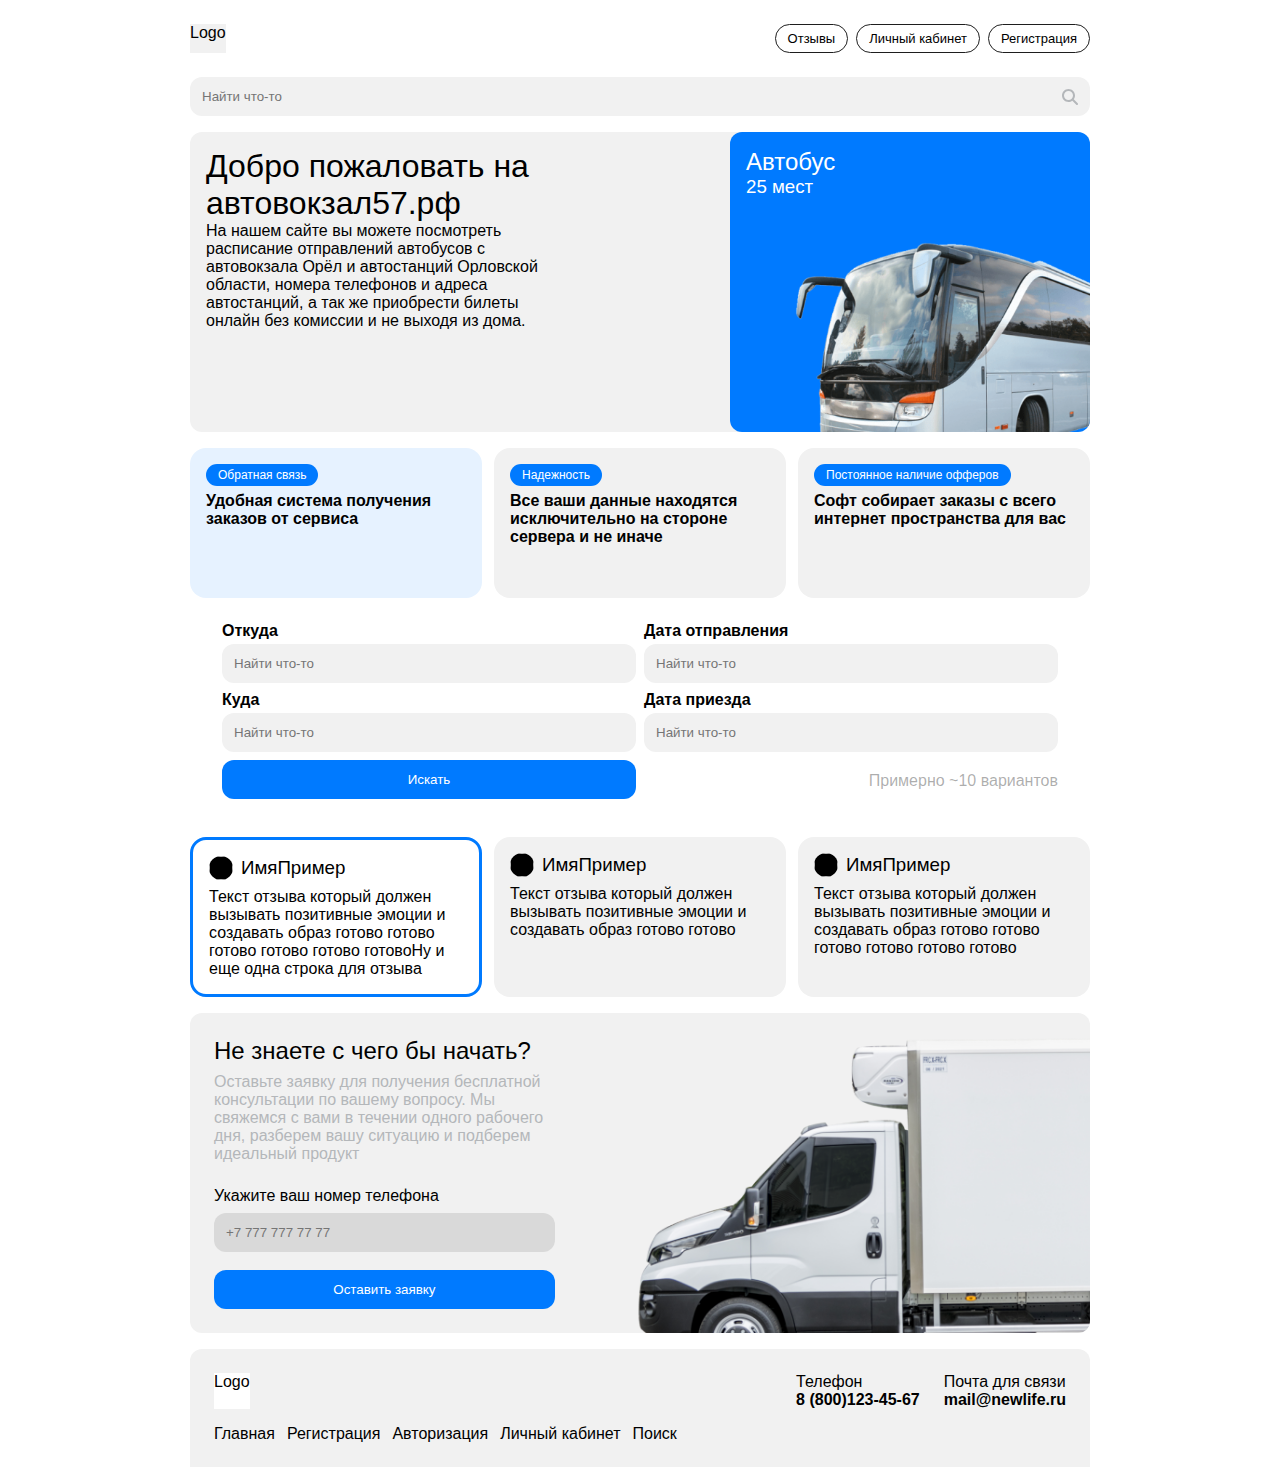
==== index.html @ 58fe55c3 "Init" ====
<!DOCTYPE html>
<html lang="en">
<head>
    <meta charset="UTF-8">
    <meta name="viewport" content="width=device-width, initial-scale=1.0">
    <title>Главная</title>
    <link rel="stylesheet" href="/assets/styles.css">
</head>
<body>
    <div class="wrapper">
        <!--шапка-->
        <header>
            <div class="header">
                <div class="header__logo">
                    Logo
                </div>
                <nav class="header__nav">
                    <div class="header__item">
                        Отзывы
                    </div>
                    <div class="header__item">
                        Личный кабинет
                    </div>
                    <div class="header__item">
                        Регистрация
                    </div>
                </nav>
                <div class="header__nav-mobile">
                    <img class="header__burger" src="public/icons/burger.svg">
                </div>
            </div>
            <div class="search">
                <input class="search__input" type="text" placeholder="Найти что-то">
                <button class="search__button" type="submit">
                    <img class="search__img" src="public/icons/search.svg">
                </button>
            </div>
        </header>

        <main>
            <div class="hero">
                <div class="hero__text">
                    <h1>Добро пожаловать на автовокзал57.рф</h1>
                    <p>На нашем сайте вы можете посмотреть расписание отправлений автобусов с автовокзала Орёл и автостанций Орловской области, номера телефонов и адреса автостанций, а так же приобрести билеты онлайн без комиссии и не выходя из дома.                    </p>
                </div>
                <!--слайдер -->
                <div class="slider">
                    <div class="slider__item">
                        <div class="slider__desc">
                            <h2>Автобус</h2>
                            <h3>25 мест</h3>
                        </div>
                        <img class="slider__img" src="/public/images/1.png">
                    </div>
                </div>
            </div>
            <!--факты-->
            <div class="facts">
                <div class="facts__item">
                    <div class="facts_badge">
                        Обратная связь
                    </div>
                    <div class="facts__text">
                        Удобная система получения заказов от сервиса
                    </div>
                </div>
                <div class="facts__item">
                    <div class="facts_badge">
                        Надежность
                    </div>
                    <div class="facts__text">
                        Все ваши данные находятся исключительно на стороне сервера и не иначе
                    </div>
                </div>
                <div class="facts__item">
                    <div class="facts_badge">
                        Постоянное наличие офферов
                    </div>
                    <div class="facts__text">
                        Софт собирает заказы с всего интернет пространства для вас
                    </div>
                </div>
            </div>
            <!--поиск-->
            <div class="route_search">
                <form class="route_search__form">
                    <div>
                        <p class="route_search__label">Откуда</p>
                        <input class="route_search__input" type="text" placeholder="Найти что-то">
                    </div>
                    <div>
                        <p class="route_search__label">Дата отправления</p>
                        <input class="route_search__input" type="text" placeholder="Найти что-то">
                    </div>
                    <div>
                        <p class="route_search__label">Куда</p>
                        <input class="route_search__input" type="text" placeholder="Найти что-то">
                    </div>
                    <div>
                        <p class="route_search__label">Дата приезда</p>
                        <input class="route_search__input" type="text" placeholder="Найти что-то">
                    </div>
                    <div>
                        <button class="route_search__submit" type="submit">Искать</button>
                    </div>
                    <p class="route_search__variants">Примерно ~10 вариантов</p>
                </form>
            </div>
            <!--отзывы-->
            <div class="reviews">
                <div class="reviews__item">
                    <div class="reviews__user">
                        <img>
                        <h3>ИмяПример</h3>
                    </div>
                    <p>Текст отзыва который должен вызывать позитивные эмоции и создавать образ готово готово готово готово готово готовоНу и еще одна строка для отзыва</p>
                </div>
                <div class="reviews__item">
                    <div class="reviews__user">
                        <img>
                        <h3>ИмяПример</h3>
                    </div>
                    <p>Текст отзыва который должен вызывать позитивные эмоции и создавать образ готово готово</p>
                </div>
                <div class="reviews__item">
                    <div class="reviews__user">
                        <img>
                        <h3>ИмяПример</h3>
                    </div>
                    <p>Текст отзыва который должен вызывать позитивные эмоции и создавать образ готово готово готово готово готово готово</p>
                </div>
            </div>
            <!--запросить консультацию-->
            <div class="consultation">
                <div class="consultation__content">
                <h2 class="consultation__title">Не знаете с чего бы начать?</h2>
                <p class="consultation__desc">Оставьте заявку для получения бесплатной консультации по вашему вопросу. Мы свяжемся с вами в течении одного рабочего дня, разберем вашу ситуацию и подберем идеальный продукт</p>
                <p class="consultation__label">Укажите ваш номер телефона</label>
                <input class="consultation__input" type="tel" placeholder="+7 777 777 77 77">
                <button class="consultation__btn" type="submit">Оставить заявку</button>
            </div>
            <img class="consultation__img" src="public/images/2.png">
            </div>
        </main>

        <footer class="footer">
            <div class="footer__row">
                <div class="footer__logo">
                    Logo
                </div>
                <!--контакты-->
                <div class="footer__contacts">
                    <div class="footer__item">
                        <p>Телефон</p>
                        <a href="tel:88001234567">8 (800)123-45-67</a>
                    </div>
                    <div class="footer__item">
                        <p>Почта для связи</p>
                        <a href="mailto:mail@newlife.ru">mail@newlife.ru</a>
                    </div>
                </div>
            </div>
            <!--навигация-->
            <nav class="footer__nav">
                <div class="footer__item">Главная</div>
                <div class="footer__item">Регистрация</div>
                <div class="footer__item">Авторизация</div>
                <div class="footer__item">Личный кабинет</div>
                <div class="footer__item">Поиск</div>
            </nav>
        </footer>
    </div>
</body>
</html>
---- assets/styles.css ----
@import 'reset.css';
@import 'fonts.css';

@import 'modules/_init.css';
@import 'modules/_variables.css';
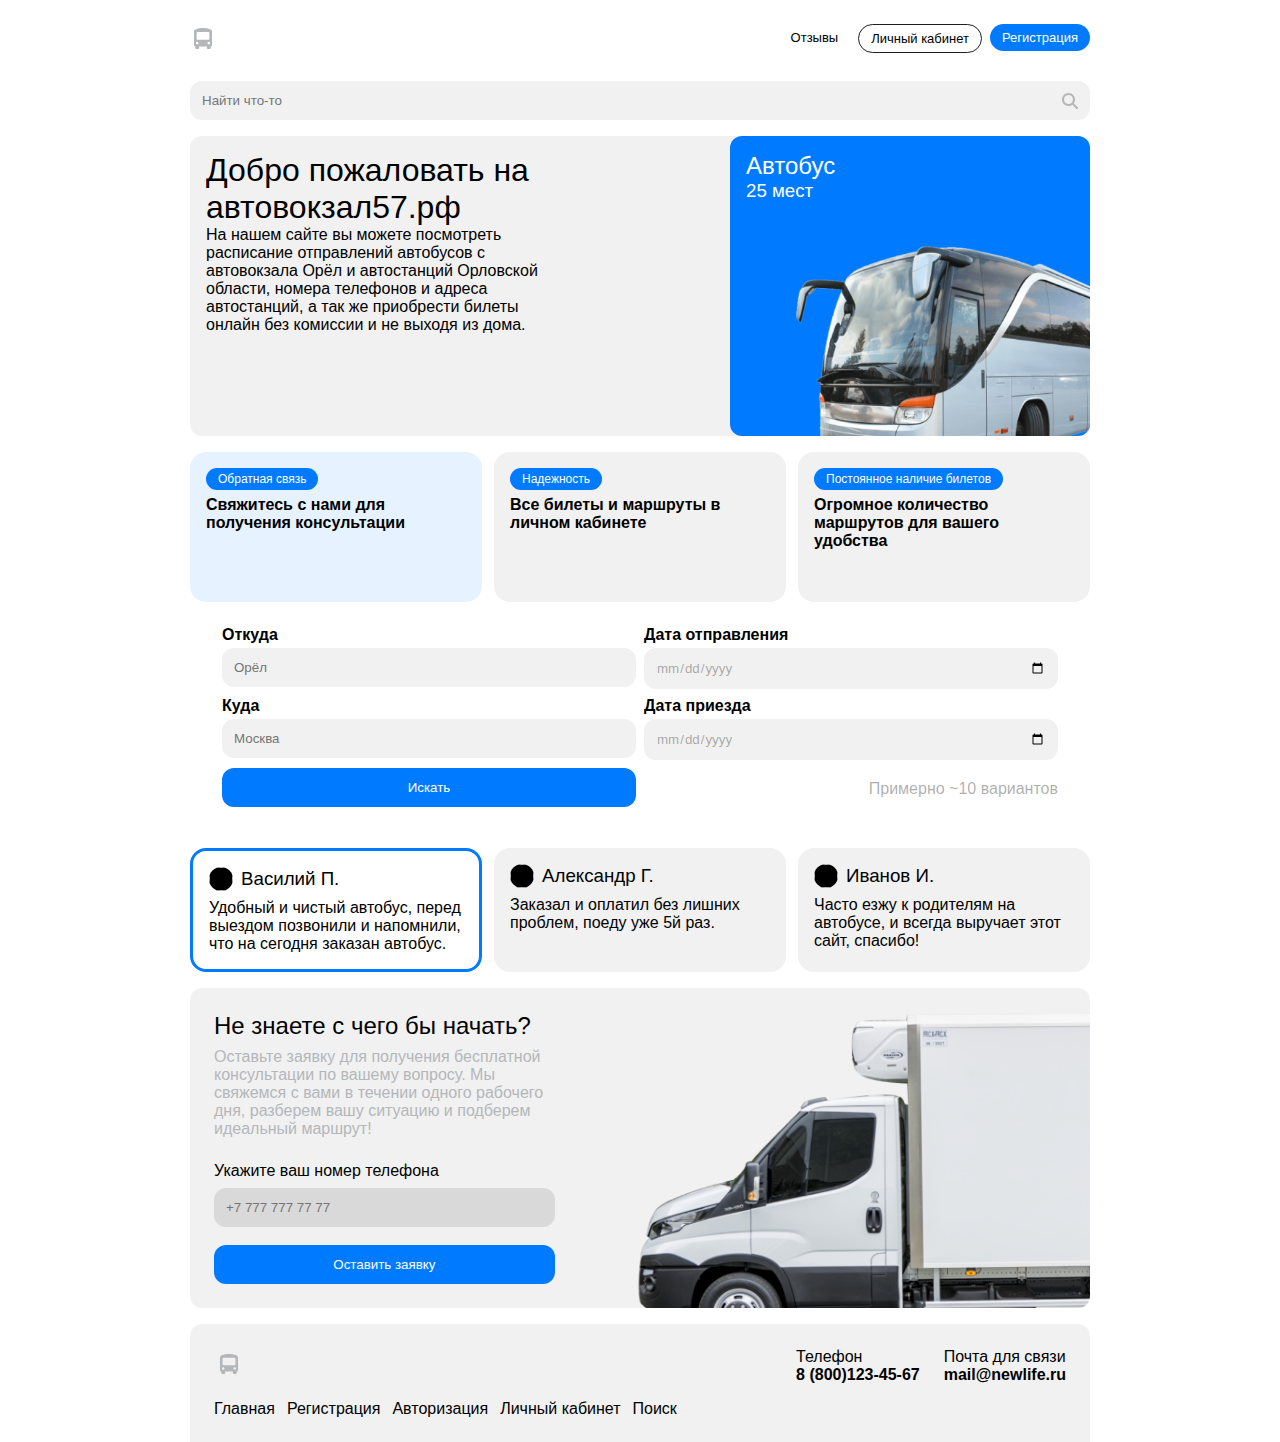
==== commit fe389cfb: "Fixes, add logo, rewrite text" ====
--- a/index.html
+++ b/index.html
@@ -4,7 +4,8 @@
     <meta charset="UTF-8">
     <meta name="viewport" content="width=device-width, initial-scale=1.0">
     <title>Главная</title>
-    <link rel="stylesheet" href="/assets/styles.css">
+    <link rel="stylesheet" href="assets/styles.css">
+    <link rel="icon" href="public/icons/bus.svg">
 </head>
 <body>
     <div class="wrapper">
@@ -12,16 +13,16 @@
         <header>
             <div class="header">
                 <div class="header__logo">
-                    Logo
+                    <img src="public/icons/bus.svg" class="header__logo-img">
                 </div>
                 <nav class="header__nav">
                     <div class="header__item">
                         Отзывы
                     </div>
-                    <div class="header__item">
+                    <div class="header__item header__item--black">
                         Личный кабинет
                     </div>
-                    <div class="header__item">
+                    <div class="header__item header__item--blue">
                         Регистрация
                     </div>
                 </nav>
@@ -50,34 +51,34 @@
                             <h2>Автобус</h2>
                             <h3>25 мест</h3>
                         </div>
-                        <img class="slider__img" src="/public/images/1.png">
+                        <img class="slider__img" src="public/images/1.png">
                     </div>
                 </div>
             </div>
             <!--факты-->
             <div class="facts">
                 <div class="facts__item">
-                    <div class="facts_badge">
+                    <div class="facts__badge">
                         Обратная связь
                     </div>
                     <div class="facts__text">
-                        Удобная система получения заказов от сервиса
+                        Свяжитесь с нами для получения консультации
                     </div>
                 </div>
                 <div class="facts__item">
-                    <div class="facts_badge">
+                    <div class="facts__badge">
                         Надежность
                     </div>
                     <div class="facts__text">
-                        Все ваши данные находятся исключительно на стороне сервера и не иначе
+                        Все билеты и маршруты в личном кабинете
                     </div>
                 </div>
                 <div class="facts__item">
-                    <div class="facts_badge">
-                        Постоянное наличие офферов
+                    <div class="facts__badge">
+                        Постоянное наличие билетов
                     </div>
                     <div class="facts__text">
-                        Софт собирает заказы с всего интернет пространства для вас
+                        Огромное количество маршрутов для вашего удобства
                     </div>
                 </div>
             </div>
@@ -86,19 +87,19 @@
                 <form class="route_search__form">
                     <div>
                         <p class="route_search__label">Откуда</p>
-                        <input class="route_search__input" type="text" placeholder="Найти что-то">
+                        <input class="route_search__input" type="text" placeholder="Орёл">
                     </div>
                     <div>
                         <p class="route_search__label">Дата отправления</p>
-                        <input class="route_search__input" type="text" placeholder="Найти что-то">
+                        <input class="route_search__input" type="date">
                     </div>
                     <div>
                         <p class="route_search__label">Куда</p>
-                        <input class="route_search__input" type="text" placeholder="Найти что-то">
+                        <input class="route_search__input" type="text" placeholder="Москва">
                     </div>
                     <div>
                         <p class="route_search__label">Дата приезда</p>
-                        <input class="route_search__input" type="text" placeholder="Найти что-то">
+                        <input class="route_search__input" type="date">
                     </div>
                     <div>
                         <button class="route_search__submit" type="submit">Искать</button>
@@ -111,30 +112,30 @@
                 <div class="reviews__item">
                     <div class="reviews__user">
                         <img>
-                        <h3>ИмяПример</h3>
+                        <h3>Василий П.</h3>
                     </div>
-                    <p>Текст отзыва который должен вызывать позитивные эмоции и создавать образ готово готово готово готово готово готовоНу и еще одна строка для отзыва</p>
+                    <p>Удобный и чистый автобус, перед выездом позвонили и напомнили, что на сегодня заказан автобус.</p>
                 </div>
                 <div class="reviews__item">
                     <div class="reviews__user">
                         <img>
-                        <h3>ИмяПример</h3>
+                        <h3>Александр Г.</h3>
                     </div>
-                    <p>Текст отзыва который должен вызывать позитивные эмоции и создавать образ готово готово</p>
+                    <p>Заказал и оплатил без лишних проблем, поеду уже 5й раз.</p>
                 </div>
                 <div class="reviews__item">
                     <div class="reviews__user">
                         <img>
-                        <h3>ИмяПример</h3>
+                        <h3>Иванов И.</h3>
                     </div>
-                    <p>Текст отзыва который должен вызывать позитивные эмоции и создавать образ готово готово готово готово готово готово</p>
+                    <p>Часто езжу к родителям на автобусе, и всегда выручает этот сайт, спасибо!</p>
                 </div>
             </div>
             <!--запросить консультацию-->
             <div class="consultation">
                 <div class="consultation__content">
                 <h2 class="consultation__title">Не знаете с чего бы начать?</h2>
-                <p class="consultation__desc">Оставьте заявку для получения бесплатной консультации по вашему вопросу. Мы свяжемся с вами в течении одного рабочего дня, разберем вашу ситуацию и подберем идеальный продукт</p>
+                <p class="consultation__desc">Оставьте заявку для получения бесплатной консультации по вашему вопросу. Мы свяжемся с вами в течении одного рабочего дня, разберем вашу ситуацию и подберем идеальный маршрут!</p>
                 <p class="consultation__label">Укажите ваш номер телефона</label>
                 <input class="consultation__input" type="tel" placeholder="+7 777 777 77 77">
                 <button class="consultation__btn" type="submit">Оставить заявку</button>
@@ -146,7 +147,7 @@
         <footer class="footer">
             <div class="footer__row">
                 <div class="footer__logo">
-                    Logo
+                    <img src="public/icons/bus.svg" class="footer__logo-img">
                 </div>
                 <!--контакты-->
                 <div class="footer__contacts">
--- a/assets/styles.css
+++ b/assets/styles.css
@@ -1,5 +1,5 @@
 @import 'reset.css';
 @import 'fonts.css';
 
-@import 'modules/_init.css';
-@import 'modules/_variables.css';+@import 'modules/init.css';
+@import 'modules/variables.css';